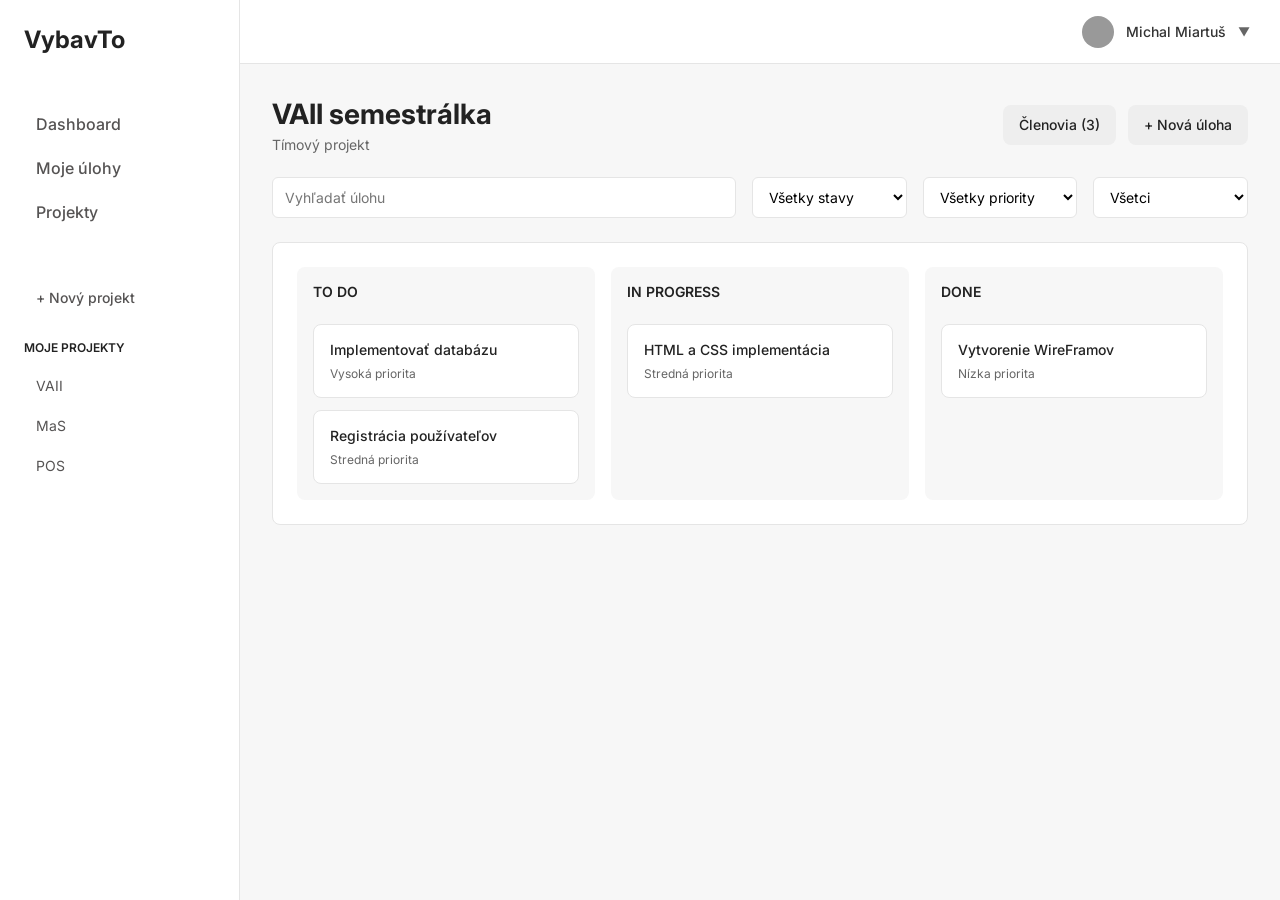
==== html/project.html @ 8649dfbd "Zaciatok implementacie netrivialnej stranky." ====
<!DOCTYPE html>
<html lang="sk">
<head>
    <meta charset="UTF-8">
    <meta name="viewport" content="width=device-width, initial-scale=1.0">
    <link href="https://fonts.googleapis.com/css2?family=Inter:wght@400;500;600;700&display=swap" rel="stylesheet">
    <title>VybavTo</title>
    <link rel="stylesheet" href="style.css">
    <script src="script.js" defer></script>
</head>
<body>
<div class="app-container">
    <aside id="mobile-sidebar">
        <h1>VybavTo</h1>
        <nav>
            <ul>
                <li><a href="index.html">Dashboard</a></li>
                <li><a href="">Moje úlohy</a></li>
                <li><a href="">Projekty</a></li>
            </ul>
        </nav>
        <section>
            <button>+ Nový projekt</button>
            <h2>Moje projekty</h2>
            <ul>
                <li><a href="" class="active">VAII</a></li>
                <li><a href="">MaS</a></li>
                <li><a href="">POS</a></li>
            </ul>
        </section>
    </aside>
    <header>
        <button class="mobile-menu-toggle" type="button" aria-expanded="false" aria-label="Otvoriť navigáciu"
                aria-controls="mobile-sidebar">
            ☰
        </button>
        <button type="button" class="user-menu-toggle">
            <span class="avatar"></span>
            <span class="user-name">Michal Miartuš</span>
            <span class="user-menu-arrow">▼</span>
        </button>
    </header>
    <main>
        <div class="dashboard-content">
            <div class="project-header">
                <div class="project-info">
                    <h2>VAII semestrálka</h2>
                    <p>Tímový projekt</p>
                </div>
                <div class="project-actions">
                    <button type="button">Členovia (3)</button>
                    <button type="button">+ Nová úloha</button>
                </div>
            </div>

            <div class="project-filters">
                <input type="search" name="search" placeholder="Vyhľadať úlohu" aria-label="Vyhľadať úlohu">
                <select name="status" aria-label="Filtrovať podľa stavu">
                    <option value="">Všetky stavy</option>
                    <option value="todo">TO DO</option>
                    <option value="in_progress">IN PROGRESS</option>
                    <option value="done">DONE</option>
                </select>
                <select name="priority" aria-label="Filtrovať podľa priority">
                    <option value="">Všetky priority</option>
                    <option value="high">Vysoká</option>
                    <option value="medium">Stredná</option>
                    <option value="low">Nízka</option>
                </select>
                <select name="assignee" aria-label="Filtrovať podľa priradeného používateľa">
                    <option value="">Všetci</option>
                    <option value="michal">Michal</option>
                    <option value="peter">Peter</option>
                    <option value="lucia">Lucia</option>
                </select>
            </div>

            <div class="content-placeholder">
                <div class="kanban-board">
                    <section class="kanban-column">
                        <h3>TO DO</h3>
                        <div class="task-list">
                            <article class="task-card">
                                <h4>Implementovať databázu</h4>
                                <p class="task-priority">Vysoká priorita</p>
                            </article>
                            <article class="task-card">
                                <h4>Registrácia používateľov</h4>
                                <p class="task-priority">Stredná priorita</p>
                            </article>
                        </div>
                    </section>
                    <section class="kanban-column">
                        <h3>IN PROGRESS</h3>
                        <div class="task-list">
                            <article class="task-card">
                                <h4>HTML a CSS implementácia</h4>
                                <p class="task-priority">Stredná priorita</p>
                            </article>
                        </div>
                    </section>
                    <section class="kanban-column">
                        <h3>DONE</h3>
                        <div class="task-list">
                            <article class="task-card">
                                <h4>Vytvorenie WireFramov</h4>
                                <p class="task-priority">Nízka priorita</p>
                            </article>
                        </div>
                    </section>
                </div>
            </div>
        </div>
    </main>
</div>
</body>
</html>
---- html/style.css ----
:root {
    --color-surface: #ffffff;
    --color-background: #f7f7f7;
    --color-text: #222222;
    --color-muted: #666666;
    --color-border: #e5e5e5;
    --color-hover: #eeeeee;
    --color-active: #dddddd;
}

* {
    margin: 0;
    box-sizing: border-box;
}

body {
    color: var(--color-text);
    font-family: Inter, sans-serif;
}

.app-container {
    display: grid;
    grid-template-columns: 240px 1fr;
    grid-template-rows: 64px 1fr;
    min-height: 100vh;
}

aside {
    grid-row: 1 / 3;
    background-color: var(--color-surface);
    padding: 24px;
    display: flex;
    flex-direction: column;
    row-gap: 48px;
    border-right: 1px solid var(--color-border);
}

nav ul {
    display: flex;
    flex-direction: column;
    list-style: none;
    padding: 0;
    gap: 4px;
}

nav a {
    display: block;
    padding: 8px 12px;
    font-size: 16px;
    font-weight: 500;
    line-height: 24px;
    color: #555353;
    text-decoration: none;
    transition: background-color 0.2s;
}

aside section ul {
    display: flex;
    flex-direction: column;
    list-style: none;
    padding: 0;
    gap: 4px;
}

aside section a {
    display: block;
    padding: 8px 12px;
    text-decoration: none;
    line-height: 20px;
    font-size: 14px;
    color: #555353;
}

aside section h2 {
    font-size: 12px;
    font-weight: 600;
    line-height: 16px;
    text-transform: uppercase;
    margin-bottom: 12px;
}

aside section button {
    margin-bottom: 24px;
    font-size: 14px;
    font-weight: 500;
    border: none;
    background: none;
    color: #555353;
    cursor: pointer;
    font-family: inherit;
    padding: 8px 12px;
    line-height: 20px;
}

aside h1 {
    font-size: 24px;
    font-weight: 700;
    line-height: 32px;
}

header {
    display: flex;
    justify-content: flex-end;
    align-items: center;
    padding: 0 24px;
    background-color: var(--color-surface);
    border-bottom: 1px solid var(--color-border);
}

.user-menu-toggle {
    display: flex;
    align-items: center;
    gap: 12px;
    border: none;
    background: none;
    cursor: pointer;
    font-family: inherit;
}

.avatar {
    width: 32px;
    height: 32px;
    background-color: #999999;
    border-radius: 50%;
}

.user-name {
    font-size: 14px;
    font-weight: 500;
    color: #333333;
}

.user-menu-arrow {
    font-size: 12px;
    color: var(--color-muted);
}

main {
    background-color: var(--color-background);
    padding: 32px;
}

.content-placeholder {
    width: 100%;
    padding: 24px;
    background-color: var(--color-surface);
    border: 1px solid var(--color-border);
    border-radius: 8px;
}

main h2 {
    margin-bottom: 24px;
    font-size: 28px;
    font-weight: 700;
    line-height: 36px;
}

.dashboard-content {
    width: 100%;
    max-width: 1200px;
    margin: 0 auto;
}

nav a.active {
    background-color: var(--color-active);
    color: var(--color-text);
    font-weight: 600;
    border-radius: 8px;
}

nav a:hover:not(.active) {
    background-color: var(--color-hover);
    border-radius: 8px;
}

nav a:focus-visible {
    outline: 2px solid #555555;
    outline-offset: 2px;
}

.mobile-menu-toggle {
    display: none;
    background: none;
    border: none;
    font-size: 24px;
    color: #333333;
    cursor: pointer;
}

.kanban-board {
    display: grid;
    grid-template-columns: repeat(3, minmax(0, 1fr));
    gap: 16px;
}

.kanban-column {
    background-color: var(--color-background);
    border-radius: 8px;
    padding: 16px;
    display: flex;
    flex-direction: column;
    gap: 24px;
}

.task-card {
    background-color: var(--color-surface);
    padding: 16px;
    border: 1px solid var(--color-border);
    border-radius: 8px;
    display: flex;
    flex-direction: column;
    gap: 8px;
}

.kanban-column h3 {
    font-size: 14px;
    font-weight: 600;
}

.task-card h4 {
    font-size: 14px;
    font-weight: 500;
}

.task-priority {
    font-size: 12px;
    color: var(--color-muted);
}

.task-list {
    display: flex;
    flex-direction: column;
    gap: 12px;
}

.project-header {
    display: flex;
    justify-content: space-between;
    align-items: center;
    margin-bottom: 24px;
}

.project-header h2 {
    margin-bottom: 0;
}

.project-header button {
    background-color: var(--color-hover);
    color: var(--color-text);
    font-size: 14px;
    font-weight: 500;
    line-height: 20px;
    padding: 10px 16px;
    border-radius: 8px;
    border: none;
    cursor: pointer;
    font-family: inherit;
}

.project-actions {
    display: flex;
    gap: 12px;
}

.project-info p {
    font-size: 14px;
    color: var(--color-muted);
    margin-top: 4px;
}

.project-filters {
    display: grid;
    grid-template-columns: 3fr repeat(3, 1fr);
    gap: 16px;
    margin-bottom: 24px;
}

.project-filters input,
.project-filters select {
    width: 100%;
    padding: 10px 12px;
    background-color: var(--color-surface);
    border: 1px solid var(--color-border);
    border-radius: 6px;
    font-size: 14px;
    font-family: inherit;
}

@media (max-width: 1100px) {
    .kanban-board {
        grid-template-columns: 1fr;
    }

    .project-filters {
        grid-template-columns: repeat(2, 1fr);
    }

    .project-filters input {
        grid-column: 1/3;
    }
}

@media (max-width: 768px) {
    aside {
        display: none;
    }

    .app-container {
        grid-template-columns: 1fr;
    }

    main {
        padding: 16px;
    }

    header {
        padding: 0 16px;
        justify-content: space-between;
    }

    main h2 {
        font-size: 24px;
        line-height: 32px;
    }

    .mobile-menu-toggle {
        display: block;
    }

    aside.open {
        display: flex;
        position: fixed;
        top: 64px;
        left: 0;
        bottom: 0;
        width: 240px;
        overflow-y: auto;
        z-index: 100;
    }

    .project-header {
        flex-direction: column;
        align-items: flex-start;
        gap: 12px;
    }

    .project-filters {
        grid-template-columns: 1fr;
    }

    .project-filters input {
        grid-column: 1/2;
    }
}
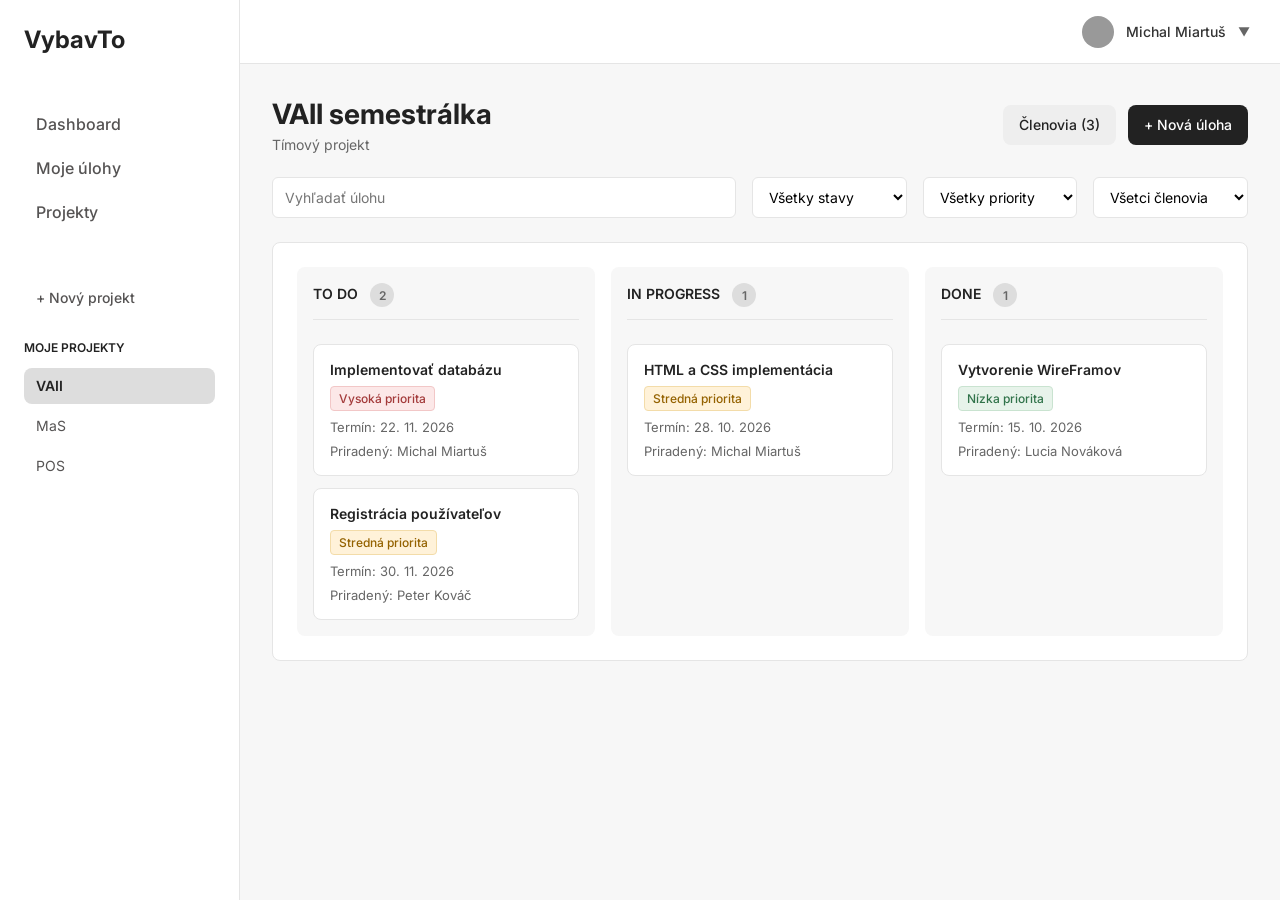
==== commit 75cd4bfa: "Dokoncenie implementacie netrivialnej stranky." ====
--- a/html/project.html
+++ b/html/project.html
@@ -23,7 +23,7 @@
             <button>+ Nový projekt</button>
             <h2>Moje projekty</h2>
             <ul>
-                <li><a href="" class="active">VAII</a></li>
+                <li><a href="project.html" class="active" aria-current="page">VAII</a></li>
                 <li><a href="">MaS</a></li>
                 <li><a href="">POS</a></li>
             </ul>
@@ -49,7 +49,7 @@
                 </div>
                 <div class="project-actions">
                     <button type="button">Členovia (3)</button>
-                    <button type="button">+ Nová úloha</button>
+                    <button type="button" class="primary-action">+ Nová úloha</button>
                 </div>
             </div>
 
@@ -68,7 +68,7 @@
                     <option value="low">Nízka</option>
                 </select>
                 <select name="assignee" aria-label="Filtrovať podľa priradeného používateľa">
-                    <option value="">Všetci</option>
+                    <option value="">Všetci členovia</option>
                     <option value="michal">Michal</option>
                     <option value="peter">Peter</option>
                     <option value="lucia">Lucia</option>
@@ -78,33 +78,57 @@
             <div class="content-placeholder">
                 <div class="kanban-board">
                     <section class="kanban-column">
-                        <h3>TO DO</h3>
+                        <h3>TO DO <span class="column-count">2</span></h3>
                         <div class="task-list">
                             <article class="task-card">
                                 <h4>Implementovať databázu</h4>
-                                <p class="task-priority">Vysoká priorita</p>
+                                <p class="task-priority priority-high">Vysoká priorita</p>
+                                <div class="task-footer">
+                                    <p class="task-meta">
+                                        Termín: <time datetime="2026-11-22">22. 11. 2026</time>
+                                    </p>
+                                    <p class="task-meta">Priradený: Michal Miartuš</p>
+                                </div>
                             </article>
                             <article class="task-card">
                                 <h4>Registrácia používateľov</h4>
-                                <p class="task-priority">Stredná priorita</p>
+                                <p class="task-priority priority-medium">Stredná priorita</p>
+                                <div class="task-footer">
+                                    <p class="task-meta">
+                                        Termín: <time datetime="2026-11-30">30. 11. 2026</time>
+                                    </p>
+                                    <p class="task-meta">Priradený: Peter Kováč</p>
+                                </div>
                             </article>
                         </div>
                     </section>
                     <section class="kanban-column">
-                        <h3>IN PROGRESS</h3>
+                        <h3>IN PROGRESS <span class="column-count">1</span></h3>
                         <div class="task-list">
                             <article class="task-card">
                                 <h4>HTML a CSS implementácia</h4>
-                                <p class="task-priority">Stredná priorita</p>
+                                <p class="task-priority priority-medium">Stredná priorita</p>
+                                <div class="task-footer">
+                                    <p class="task-meta">
+                                        Termín: <time datetime="2026-10-28">28. 10. 2026</time>
+                                    </p>
+                                    <p class="task-meta">Priradený: Michal Miartuš</p>
+                                </div>
                             </article>
                         </div>
                     </section>
                     <section class="kanban-column">
-                        <h3>DONE</h3>
+                        <h3>DONE <span class="column-count">1</span></h3>
                         <div class="task-list">
                             <article class="task-card">
                                 <h4>Vytvorenie WireFramov</h4>
-                                <p class="task-priority">Nízka priorita</p>
+                                <p class="task-priority priority-low">Nízka priorita</p>
+                                <div class="task-footer">
+                                    <p class="task-meta">
+                                        Termín: <time datetime="2026-10-15">15. 10. 2026</time>
+                                    </p>
+                                    <p class="task-meta">Priradený: Lucia Nováková</p>
+                                </div>
                             </article>
                         </div>
                     </section>
--- a/html/style.css
+++ b/html/style.css
@@ -51,6 +51,9 @@
     line-height: 24px;
     color: #555353;
     text-decoration: none;
+}
+
+aside a {
     transition: background-color 0.2s;
 }
 
@@ -161,19 +164,19 @@
     margin: 0 auto;
 }
 
-nav a.active {
+aside a.active {
     background-color: var(--color-active);
     color: var(--color-text);
     font-weight: 600;
     border-radius: 8px;
 }
 
-nav a:hover:not(.active) {
+aside a:hover:not(.active) {
     background-color: var(--color-hover);
     border-radius: 8px;
 }
 
-nav a:focus-visible {
+aside a:focus-visible {
     outline: 2px solid #555555;
     outline-offset: 2px;
 }
@@ -210,21 +213,35 @@
     display: flex;
     flex-direction: column;
     gap: 8px;
+    transition: border-color 0.2s, box-shadow 0.2s;
+}
+
+.task-card:hover {
+    border-color: #cccccc;
+    box-shadow: 0 2px 8px rgba(0, 0, 0, 0.06);
 }
 
 .kanban-column h3 {
     font-size: 14px;
     font-weight: 600;
+    border-bottom: 1px solid var(--color-border);
+    padding-bottom: 12px;
 }
 
 .task-card h4 {
     font-size: 14px;
-    font-weight: 500;
+    font-weight: 600;
 }
 
 .task-priority {
     font-size: 12px;
     color: var(--color-muted);
+    background-color: var(--color-hover);
+    padding: 4px 8px;
+    border: 1px solid var(--color-border);
+    border-radius: 4px;
+    font-weight: 500;
+    align-self: flex-start;
 }
 
 .task-list {
@@ -255,6 +272,11 @@
     border: none;
     cursor: pointer;
     font-family: inherit;
+    transition: background-color 0.2s;
+}
+
+.project-header button:hover:not(.primary-action) {
+    background-color: var(--color-active);
 }
 
 .project-actions {
@@ -284,6 +306,109 @@
     border-radius: 6px;
     font-size: 14px;
     font-family: inherit;
+}
+
+.project-filters input:focus-visible,
+.project-filters select:focus-visible,
+.dashboard-link:focus-visible {
+    outline: 2px solid #555555;
+    outline-offset: 2px;
+}
+
+button:focus-visible {
+    outline: 2px solid #555555;
+    outline-offset: 2px;
+}
+
+.task-meta {
+    font-size: 13px;
+    color: var(--color-muted);
+}
+
+.task-footer {
+    display: flex;
+    justify-content: space-between;
+    align-items: center;
+    flex-wrap: wrap;
+    gap: 8px;
+}
+
+.project-header .primary-action {
+    background-color: var(--color-text);
+    color: var(--color-surface);
+}
+
+.project-header .primary-action:hover {
+    background-color: #444444;
+}
+
+.column-count {
+    display: inline-flex;
+    align-items: center;
+    justify-content: center;
+    width: 24px;
+    height: 24px;
+    border-radius: 50%;
+    background-color: var(--color-active);
+    color: var(--color-muted);
+    font-size: 12px;
+    font-weight: 600;
+    vertical-align: middle;
+    margin-left: 8px;
+}
+
+.priority-high {
+    background-color: #fce8e8;
+    color: #a33a3a;
+    border-color: #f2c7c7;
+}
+
+.priority-medium {
+    background-color: #fff2d9;
+    color: #946200;
+    border-color: #f3dca9;
+}
+
+.priority-low {
+    background-color: #e7f3ea;
+    color: #31734a;
+    border-color: #c9e3d0;
+}
+
+.dashboard-empty {
+    display: flex;
+    flex-direction: column;
+    align-items: center;
+    justify-content: center;
+    gap: 16px;
+    min-height: 300px;
+    text-align: center;
+}
+
+.dashboard-link {
+    padding: 10px 16px;
+    background-color: var(--color-text);
+    color: var(--color-surface);
+    border-radius: 8px;
+    text-decoration: none;
+    transition: background-color 0.2s;
+}
+
+.dashboard-link:hover {
+    background-color: #444444;
+}
+
+.dashboard-empty h3 {
+    font-size: 22px;
+    font-weight: 600;
+}
+
+.dashboard-empty p {
+    font-size: 14px;
+    color: var(--color-muted);
+    line-height: 1.5;
+    max-width: 320px;
+    width: 100%;
 }
 
 @media (max-width: 1100px) {
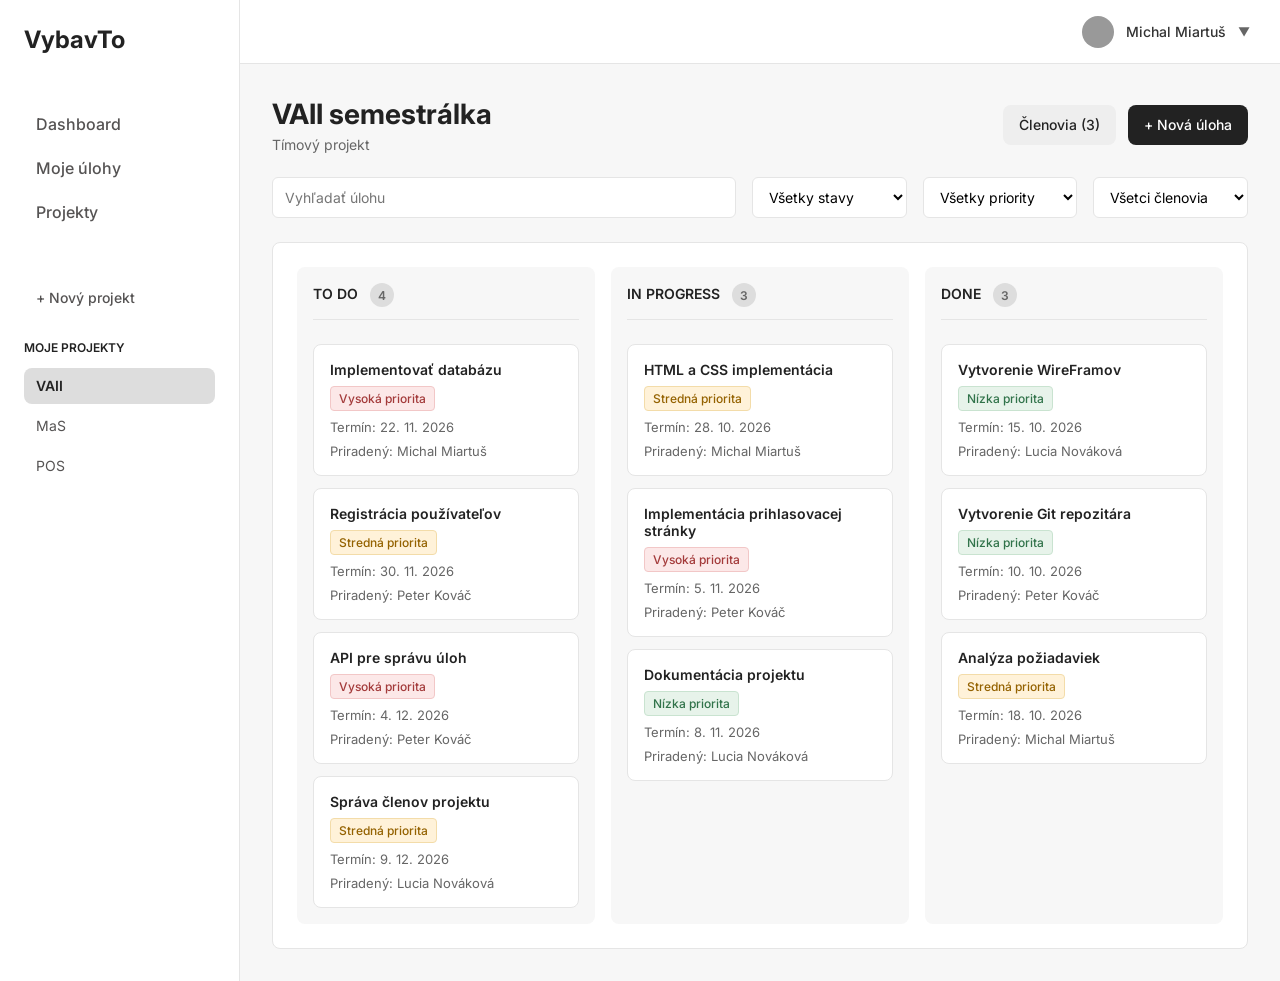
==== commit 28e16b7e: "Dokoncenie ulohy" ====
--- a/html/project.html
+++ b/html/project.html
@@ -78,7 +78,7 @@
             <div class="content-placeholder">
                 <div class="kanban-board">
                     <section class="kanban-column">
-                        <h3>TO DO <span class="column-count">2</span></h3>
+                        <h3>TO DO <span class="column-count">4</span></h3>
                         <div class="task-list">
                             <article class="task-card">
                                 <h4>Implementovať databázu</h4>
@@ -98,12 +98,32 @@
                                         Termín: <time datetime="2026-11-30">30. 11. 2026</time>
                                     </p>
                                     <p class="task-meta">Priradený: Peter Kováč</p>
+                                </div>
+                            </article>
+                            <article class="task-card">
+                                <h4>API pre správu úloh</h4>
+                                <p class="task-priority priority-high">Vysoká priorita</p>
+                                <div class="task-footer">
+                                    <p class="task-meta">
+                                        Termín: <time datetime="2026-12-04">4. 12. 2026</time>
+                                    </p>
+                                    <p class="task-meta">Priradený: Peter Kováč</p>
+                                </div>
+                            </article>
+                            <article class="task-card">
+                                <h4>Správa členov projektu</h4>
+                                <p class="task-priority priority-medium">Stredná priorita</p>
+                                <div class="task-footer">
+                                    <p class="task-meta">
+                                        Termín: <time datetime="2026-12-09">9. 12. 2026</time>
+                                    </p>
+                                    <p class="task-meta">Priradený: Lucia Nováková</p>
                                 </div>
                             </article>
                         </div>
                     </section>
                     <section class="kanban-column">
-                        <h3>IN PROGRESS <span class="column-count">1</span></h3>
+                        <h3>IN PROGRESS <span class="column-count">3</span></h3>
                         <div class="task-list">
                             <article class="task-card">
                                 <h4>HTML a CSS implementácia</h4>
@@ -113,12 +133,32 @@
                                         Termín: <time datetime="2026-10-28">28. 10. 2026</time>
                                     </p>
                                     <p class="task-meta">Priradený: Michal Miartuš</p>
+                                </div>
+                            </article>
+                            <article class="task-card">
+                                <h4>Implementácia prihlasovacej stránky</h4>
+                                <p class="task-priority priority-high">Vysoká priorita</p>
+                                <div class="task-footer">
+                                    <p class="task-meta">
+                                        Termín: <time datetime="2026-11-05">5. 11. 2026</time>
+                                    </p>
+                                    <p class="task-meta">Priradený: Peter Kováč</p>
+                                </div>
+                            </article>
+                            <article class="task-card">
+                                <h4>Dokumentácia projektu</h4>
+                                <p class="task-priority priority-low">Nízka priorita</p>
+                                <div class="task-footer">
+                                    <p class="task-meta">
+                                        Termín: <time datetime="2026-11-08">8. 11. 2026</time>
+                                    </p>
+                                    <p class="task-meta">Priradený: Lucia Nováková</p>
                                 </div>
                             </article>
                         </div>
                     </section>
                     <section class="kanban-column">
-                        <h3>DONE <span class="column-count">1</span></h3>
+                        <h3>DONE <span class="column-count">3</span></h3>
                         <div class="task-list">
                             <article class="task-card">
                                 <h4>Vytvorenie WireFramov</h4>
@@ -128,6 +168,26 @@
                                         Termín: <time datetime="2026-10-15">15. 10. 2026</time>
                                     </p>
                                     <p class="task-meta">Priradený: Lucia Nováková</p>
+                                </div>
+                            </article>
+                            <article class="task-card">
+                                <h4>Vytvorenie Git repozitára</h4>
+                                <p class="task-priority priority-low">Nízka priorita</p>
+                                <div class="task-footer">
+                                    <p class="task-meta">
+                                        Termín: <time datetime="2026-10-10">10. 10. 2026</time>
+                                    </p>
+                                    <p class="task-meta">Priradený: Peter Kováč</p>
+                                </div>
+                            </article>
+                            <article class="task-card">
+                                <h4>Analýza požiadaviek</h4>
+                                <p class="task-priority priority-medium">Stredná priorita</p>
+                                <div class="task-footer">
+                                    <p class="task-meta">
+                                        Termín: <time datetime="2026-10-18">18. 10. 2026</time>
+                                    </p>
+                                    <p class="task-meta">Priradený: Michal Miartuš</p>
                                 </div>
                             </article>
                         </div>
--- a/html/style.css
+++ b/html/style.css
@@ -310,7 +310,7 @@
 
 .project-filters input:focus-visible,
 .project-filters select:focus-visible,
-.dashboard-link:focus-visible {
+.project-card-link:focus-visible {
     outline: 2px solid #555555;
     outline-offset: 2px;
 }
@@ -375,17 +375,112 @@
     border-color: #c9e3d0;
 }
 
-.dashboard-empty {
-    display: flex;
-    flex-direction: column;
-    align-items: center;
-    justify-content: center;
+.dashboard-stats {
+    display: grid;
+    grid-template-columns: repeat(4, minmax(0, 1fr));
     gap: 16px;
-    min-height: 300px;
-    text-align: center;
-}
-
-.dashboard-link {
+}
+
+.stat-card {
+    background-color: var(--color-surface);
+    border: 1px solid var(--color-border);
+    border-radius: 8px;
+    padding: 24px;
+    display: flex;
+    flex-direction: column;
+    gap: 16px;
+}
+
+.stat-card h3 {
+    font-size: 14px;
+    font-weight: 500;
+    color: var(--color-muted);
+}
+
+.stat-value {
+    font-size: 32px;
+    font-weight: 700;
+    line-height: 1.2;
+}
+
+.project-card-header {
+    display: flex;
+    justify-content: space-between;
+    align-items: center;
+    gap: 16px;
+}
+
+.project-card {
+    background-color: var(--color-surface);
+    border: 1px solid var(--color-border);
+    border-radius: 8px;
+    padding: 24px;
+    display: flex;
+    flex-direction: column;
+    gap: 20px;
+}
+
+.dashboard-projects {
+    margin-top: 32px;
+}
+
+.dashboard-projects h3 {
+    margin-bottom: 16px;
+}
+
+.project-status {
+    background-color: #e7f3ea;
+    color: #31734a;
+    font-size: 12px;
+    font-weight: 500;
+    padding: 6px 12px;
+    border-radius: 9999px;
+    white-space: nowrap;
+}
+
+.project-progress {
+    display: flex;
+    flex-direction: column;
+    gap: 8px;
+}
+
+.project-progress progress {
+    width: 100%;
+    height: 10px;
+    appearance: none;
+    border: none;
+    border-radius: 9999px;
+    overflow: hidden;
+}
+
+.project-progress progress::-webkit-progress-bar {
+    background-color: var(--color-border);
+    border-radius: 9999px;
+}
+
+.project-progress progress::-webkit-progress-value {
+    background-color: #444444;
+    border-radius: 9999px;
+}
+
+.project-progress progress::-moz-progress-bar {
+    background-color: #444444;
+    border-radius: 9999px;
+}
+
+.project-card-info h4 {
+    font-size: 16px;
+    font-weight: 600;
+}
+
+.project-card-info p {
+    font-size: 14px;
+    color: var(--color-muted);
+    margin-top: 4px;
+}
+
+.project-card-link {
+    align-self: flex-start;
     padding: 10px 16px;
     background-color: var(--color-text);
     color: var(--color-surface);
@@ -394,21 +489,45 @@
     transition: background-color 0.2s;
 }
 
-.dashboard-link:hover {
+.project-card-link:hover {
     background-color: #444444;
 }
 
-.dashboard-empty h3 {
-    font-size: 22px;
+.project-progress-header {
+    display: flex;
+    justify-content: space-between;
+    align-items: center;
+    gap: 8px;
+}
+
+.project-progress-header label {
+    font-size: 14px;
+    color: var(--color-muted);
+}
+
+.project-progress-header span {
+    font-size: 14px;
     font-weight: 600;
 }
 
-.dashboard-empty p {
-    font-size: 14px;
-    color: var(--color-muted);
-    line-height: 1.5;
-    max-width: 320px;
-    width: 100%;
+.projects-grid {
+    display: grid;
+    grid-template-columns: repeat(2, minmax(0, 1fr));
+    gap: 16px;
+}
+
+.stat-card-bottom {
+    display: flex;
+    justify-content: space-between;
+    align-items: center;
+    gap: 12px;
+    margin-top: auto;
+}
+
+.stat-icon {
+    width: 24px;
+    height: 24px;
+    flex-shrink: 0;
 }
 
 @media (max-width: 1100px) {
@@ -422,6 +541,10 @@
 
     .project-filters input {
         grid-column: 1/3;
+    }
+
+    .dashboard-stats {
+        grid-template-columns: repeat(2, minmax(0, 1fr));
     }
 }
 
@@ -476,4 +599,8 @@
     .project-filters input {
         grid-column: 1/2;
     }
+
+    .projects-grid {
+        grid-template-columns: minmax(0, 1fr);
+    }
 }
